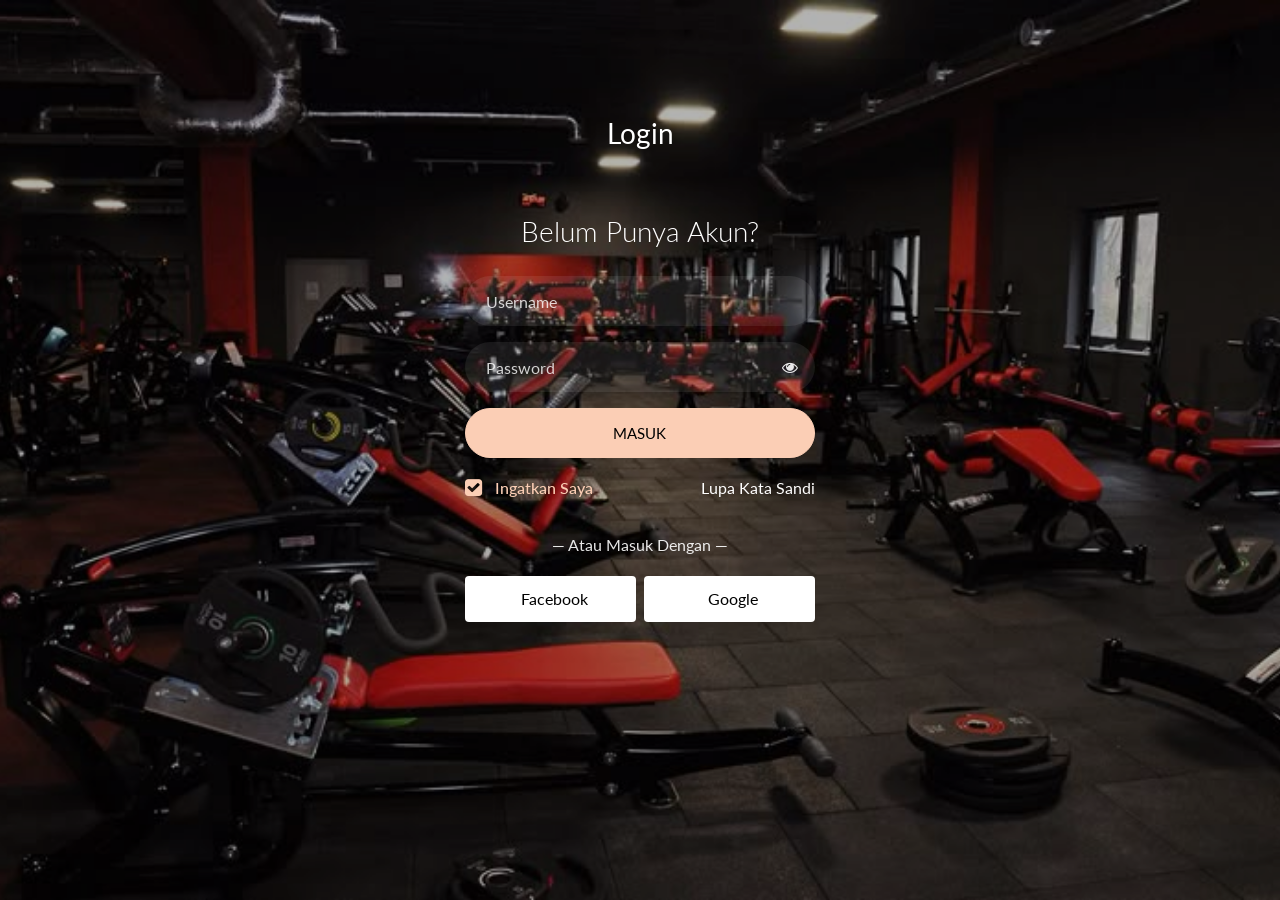
==== login/index.html @ f4804272 "Update index.html" ====
<!doctype html>
<html lang="en">
  <head>
  	<title>Login STRX</title>
    <meta charset="utf-8">
    <meta name="viewport" content="width=device-width, initial-scale=1, shrink-to-fit=no">

	<link href="https://fonts.googleapis.com/css?family=Lato:300,400,700&display=swap" rel="stylesheet">

	<link rel="stylesheet" href="https://stackpath.bootstrapcdn.com/font-awesome/4.7.0/css/font-awesome.min.css">
	
	<link rel="stylesheet" href="css/style.css">

	</head>
	<body class="img js-fullheight" style="background-image: url(images/bg.jpg);">
	<section class="ftco-section">
		<div class="container">
			<div class="row justify-content-center">
				<div class="col-md-6 text-center mb-5">
					<h2 class="heading-section">Login</h2>
				</div>
			</div>
			<div class="row justify-content-center">
				<div class="col-md-6 col-lg-4">
					<div class="login-wrap p-0">
		      	<h3 class="mb-4 text-center">Belum Punya Akun?</h3>
		      	<form action="#" class="signin-form">
		      		<div class="form-group">
		      			<input type="text" class="form-control" placeholder="Username" required>
		      		</div>
	            <div class="form-group">
	              <input id="Password-field" type="Password" class="form-control" placeholder="Password" required>
	              <span toggle="#Password-field" class="fa fa-fw fa-eye field-icon toggle-Password"></span>
	            </div>
	            <div class="form-group">
	            	<button type="submit" class="form-control btn btn-primary submit px-3">Masuk</button>
	            </div>
	            <div class="form-group d-md-flex">
	            	<div class="w-50">
		            	<label class="checkbox-wrap checkbox-primary">Ingatkan Saya
									  <input type="checkbox" checked>
									  <span class="checkmark"></span>
									</label>
								</div>
								<div class="w-50 text-md-right">
									<a href="#" style="color: #fff">Lupa Kata Sandi</a>
								</div>
	            </div>
	          </form>
	          <p class="w-100 text-center">&mdash; Atau Masuk Dengan &mdash;</p>
	          <div class="social d-flex text-center">
	          	<a href="#" class="px-2 py-2 mr-md-1 rounded"><span class="ion-logo-facebook mr-2"></span> Facebook</a>
	          	<a href="#" class="px-2 py-2 ml-md-1 rounded"><span class="ion-logo-twitter mr-2"></span> Google</a>
	          </div>
		      </div>
				</div>
			</div>
		</div>
	</section>

	<script src="js/jquery.min.js"></script>
  <script src="js/popper.js"></script>
  <script src="js/bootstrap.min.js"></script>
  <script src="js/main.js"></script>

	<div id="alertBox" class="alert" style="display:none;"></div>
</form>

<script src="js/login.js"></script>
	</body>
</html>
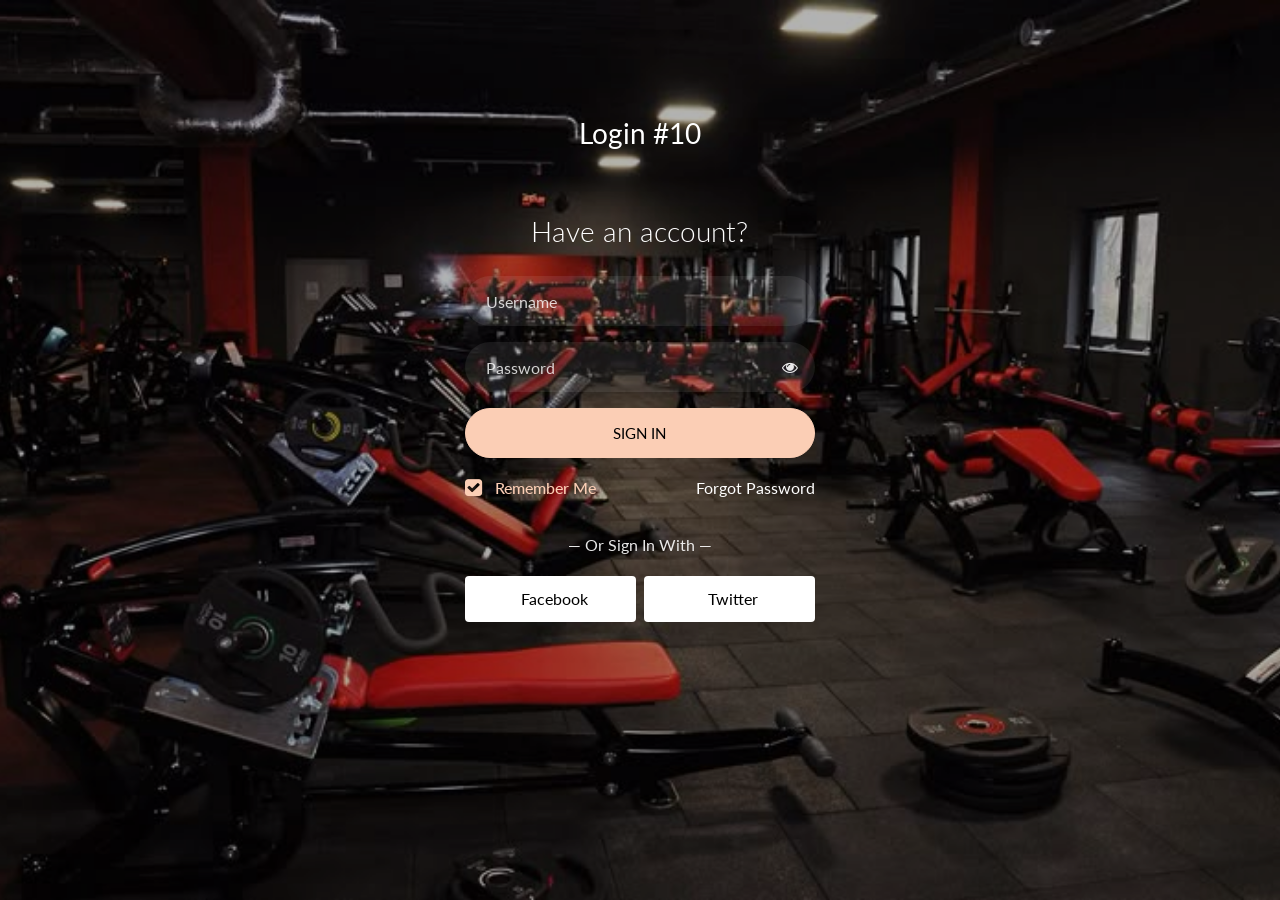
==== commit 44fca6ea: "Add files via upload" ====
--- a/login/index.html
+++ b/login/index.html
@@ -1,7 +1,7 @@
 <!doctype html>
 <html lang="en">
   <head>
-  	<title>Login STRX</title>
+  	<title>Login 10</title>
     <meta charset="utf-8">
     <meta name="viewport" content="width=device-width, initial-scale=1, shrink-to-fit=no">
 
@@ -17,40 +17,40 @@
 		<div class="container">
 			<div class="row justify-content-center">
 				<div class="col-md-6 text-center mb-5">
-					<h2 class="heading-section">Login</h2>
+					<h2 class="heading-section">Login #10</h2>
 				</div>
 			</div>
 			<div class="row justify-content-center">
 				<div class="col-md-6 col-lg-4">
 					<div class="login-wrap p-0">
-		      	<h3 class="mb-4 text-center">Belum Punya Akun?</h3>
+		      	<h3 class="mb-4 text-center">Have an account?</h3>
 		      	<form action="#" class="signin-form">
 		      		<div class="form-group">
 		      			<input type="text" class="form-control" placeholder="Username" required>
 		      		</div>
 	            <div class="form-group">
-	              <input id="Password-field" type="Password" class="form-control" placeholder="Password" required>
-	              <span toggle="#Password-field" class="fa fa-fw fa-eye field-icon toggle-Password"></span>
+	              <input id="password-field" type="password" class="form-control" placeholder="Password" required>
+	              <span toggle="#password-field" class="fa fa-fw fa-eye field-icon toggle-password"></span>
 	            </div>
 	            <div class="form-group">
-	            	<button type="submit" class="form-control btn btn-primary submit px-3">Masuk</button>
+	            	<button type="submit" class="form-control btn btn-primary submit px-3">Sign In</button>
 	            </div>
 	            <div class="form-group d-md-flex">
 	            	<div class="w-50">
-		            	<label class="checkbox-wrap checkbox-primary">Ingatkan Saya
+		            	<label class="checkbox-wrap checkbox-primary">Remember Me
 									  <input type="checkbox" checked>
 									  <span class="checkmark"></span>
 									</label>
 								</div>
 								<div class="w-50 text-md-right">
-									<a href="#" style="color: #fff">Lupa Kata Sandi</a>
+									<a href="#" style="color: #fff">Forgot Password</a>
 								</div>
 	            </div>
 	          </form>
-	          <p class="w-100 text-center">&mdash; Atau Masuk Dengan &mdash;</p>
+	          <p class="w-100 text-center">&mdash; Or Sign In With &mdash;</p>
 	          <div class="social d-flex text-center">
 	          	<a href="#" class="px-2 py-2 mr-md-1 rounded"><span class="ion-logo-facebook mr-2"></span> Facebook</a>
-	          	<a href="#" class="px-2 py-2 ml-md-1 rounded"><span class="ion-logo-twitter mr-2"></span> Google</a>
+	          	<a href="#" class="px-2 py-2 ml-md-1 rounded"><span class="ion-logo-twitter mr-2"></span> Twitter</a>
 	          </div>
 		      </div>
 				</div>
@@ -63,10 +63,6 @@
   <script src="js/bootstrap.min.js"></script>
   <script src="js/main.js"></script>
 
-	<div id="alertBox" class="alert" style="display:none;"></div>
-</form>
-
-<script src="js/login.js"></script>
 	</body>
 </html>
 
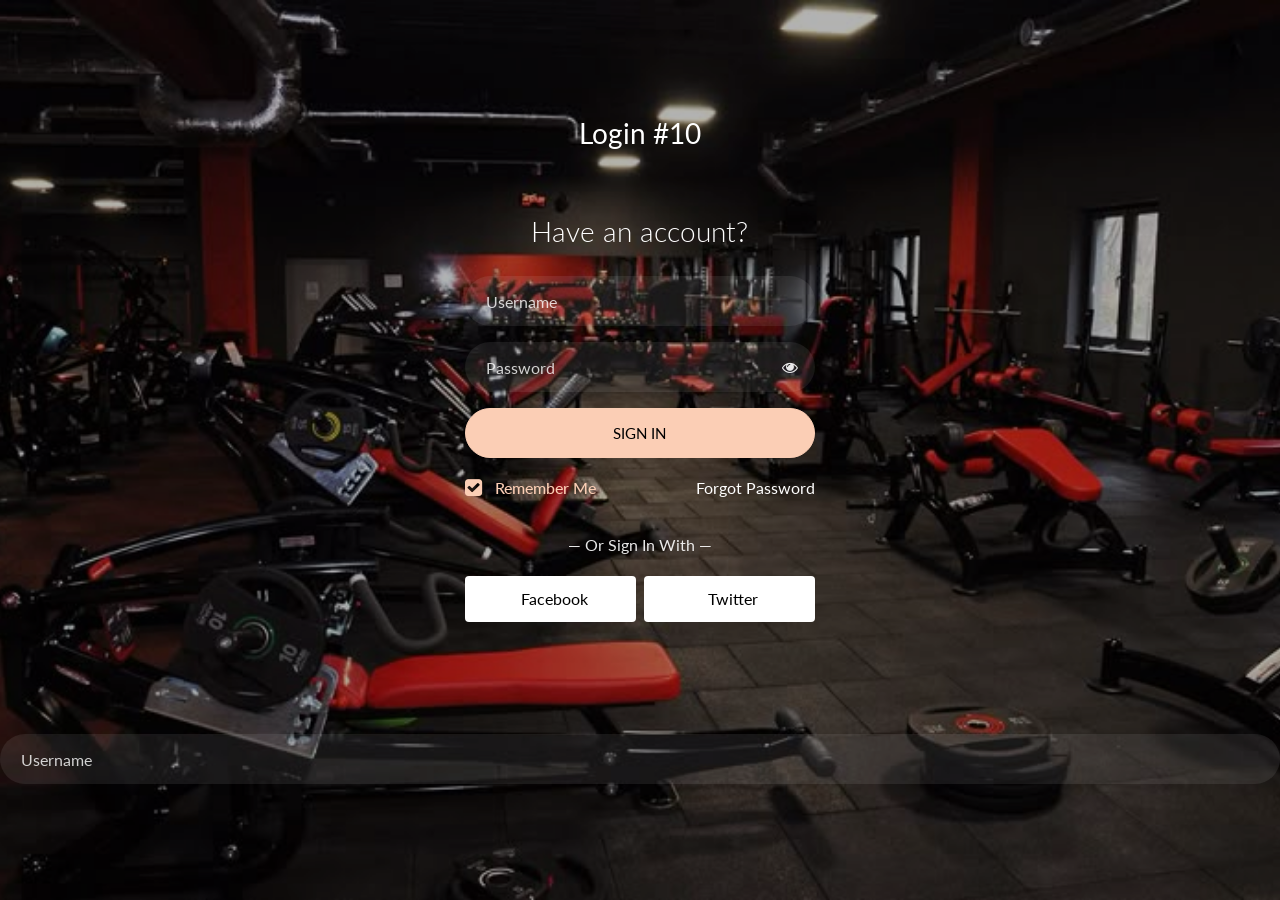
==== commit 6fa84ff7: "Update index.html" ====
--- a/login/index.html
+++ b/login/index.html
@@ -63,6 +63,22 @@
   <script src="js/bootstrap.min.js"></script>
   <script src="js/main.js"></script>
 
+<input type="text" id="loginUsername" class="form-control" placeholder="Username" required>
+
+<script src="js/jquery.min.js"></script>
+    <script src="js/popper.js"></script>
+    <script src="js/bootstrap.min.js"></script>
+    <script src="js/main.js"></script>
+
+    <script>
+        document.querySelector('.signin-form').addEventListener('submit', function (e) {
+            e.preventDefault(); 
+            const username = document.getElementById('loginUsername').value;
+            
+            localStorage.setItem("username", username);
+            window.location.href = "../index.html";
+        });
+    </script>
 	</body>
 </html>
 
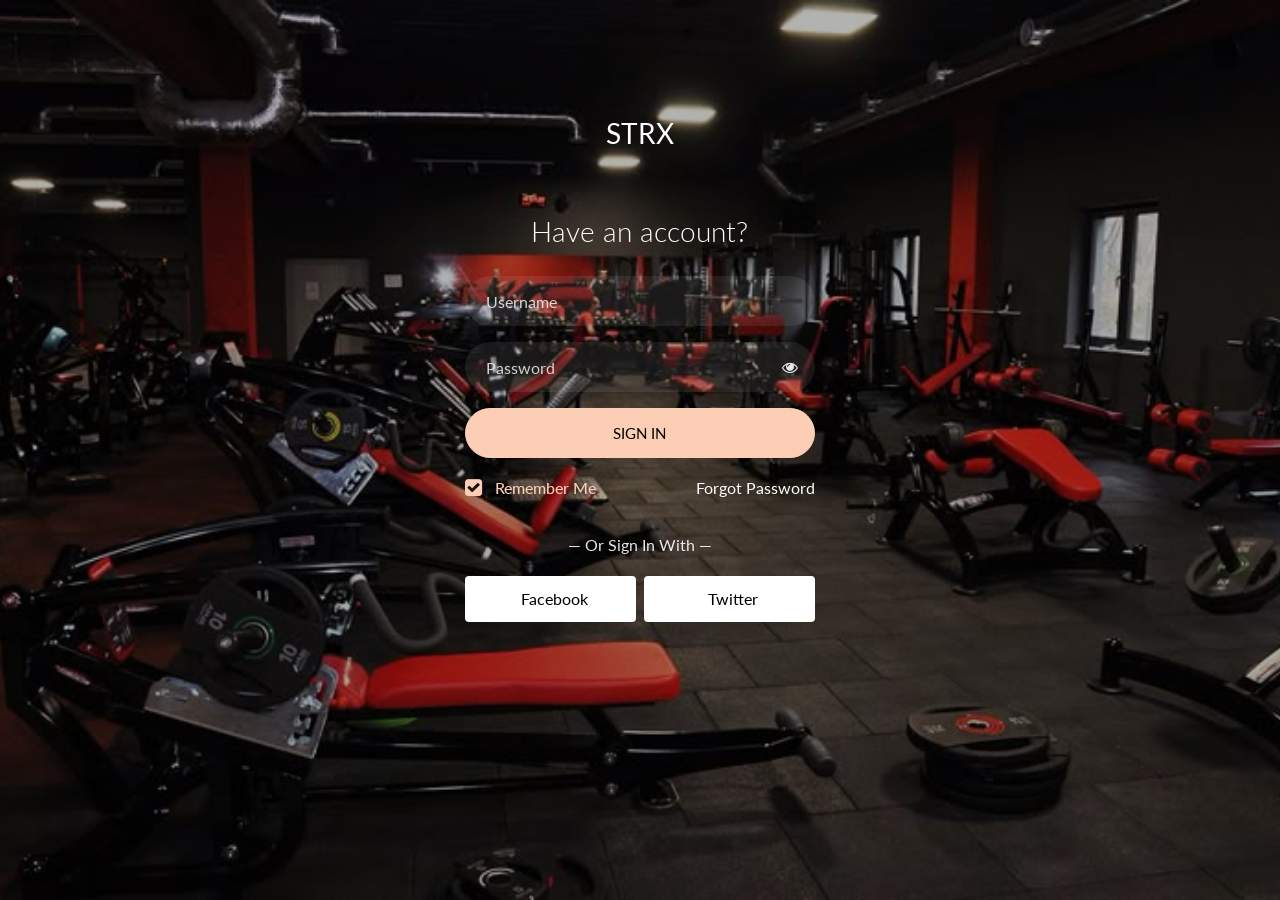
==== commit 414bba2e: "Update index.html" ====
--- a/login/index.html
+++ b/login/index.html
@@ -1,7 +1,7 @@
 <!doctype html>
 <html lang="en">
   <head>
-  	<title>Login 10</title>
+  	<title>STRX</title>
     <meta charset="utf-8">
     <meta name="viewport" content="width=device-width, initial-scale=1, shrink-to-fit=no">
 
@@ -13,11 +13,12 @@
 
 	</head>
 	<body class="img js-fullheight" style="background-image: url(images/bg.jpg);">
+	<div id="alertBox"></div>
 	<section class="ftco-section">
 		<div class="container">
 			<div class="row justify-content-center">
 				<div class="col-md-6 text-center mb-5">
-					<h2 class="heading-section">Login #10</h2>
+					<h2 class="heading-section">STRX</h2>
 				</div>
 			</div>
 			<div class="row justify-content-center">
@@ -26,7 +27,7 @@
 		      	<h3 class="mb-4 text-center">Have an account?</h3>
 		      	<form action="#" class="signin-form">
 		      		<div class="form-group">
-		      			<input type="text" class="form-control" placeholder="Username" required>
+		      			<input type="text" id="loginUsername" class="form-control" placeholder="Username" required>
 		      		</div>
 	            <div class="form-group">
 	              <input id="password-field" type="password" class="form-control" placeholder="Password" required>
@@ -63,13 +64,6 @@
   <script src="js/bootstrap.min.js"></script>
   <script src="js/main.js"></script>
 
-<input type="text" id="loginUsername" class="form-control" placeholder="Username" required>
-
-<script src="js/jquery.min.js"></script>
-    <script src="js/popper.js"></script>
-    <script src="js/bootstrap.min.js"></script>
-    <script src="js/main.js"></script>
-
     <script>
         document.querySelector('.signin-form').addEventListener('submit', function (e) {
             e.preventDefault(); 
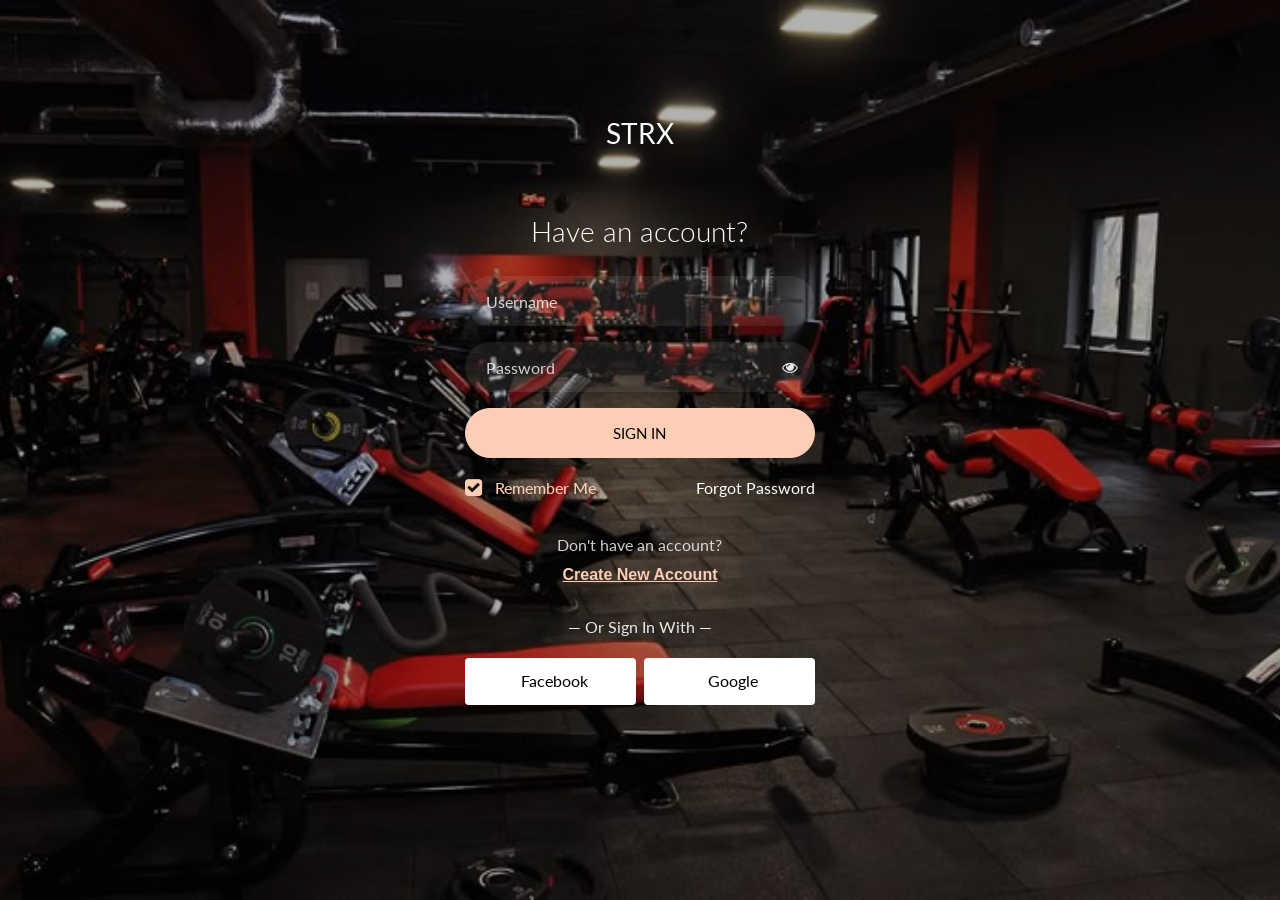
==== commit 9823a1c9: "Update index.html" ====
--- a/login/index.html
+++ b/login/index.html
@@ -48,11 +48,17 @@
 								</div>
 	            </div>
 	          </form>
-	          <p class="w-100 text-center">&mdash; Or Sign In With &mdash;</p>
-	          <div class="social d-flex text-center">
-	          	<a href="#" class="px-2 py-2 mr-md-1 rounded"><span class="ion-logo-facebook mr-2"></span> Facebook</a>
-	          	<a href="#" class="px-2 py-2 ml-md-1 rounded"><span class="ion-logo-twitter mr-2"></span> Twitter</a>
-	          </div>
+			<div class="w-100 text-center mt-3">
+            <p style="color: rgba(255, 255, 255, 0.8); margin-bottom: 0;">Don't have an account?</p>
+            <a href="register.html" style="color: #fbceb5; font-weight: bold; text-decoration: underline;">Create New Account</a>
+          </div>
+
+          <p class="w-100 text-center mt-4">&mdash; Or Sign In With &mdash;</p>
+
+          <div class="social d-flex text-center">
+            <a href="#" class="px-2 py-2 mr-md-1 rounded"><span class="ion-logo-facebook mr-2"></span> Facebook</a>
+            <a href="#" class="px-2 py-2 ml-md-1 rounded"><span class="ion-logo-Google mr-2"></span> Google</a>
+          </div>
 		      </div>
 				</div>
 			</div>
@@ -65,14 +71,45 @@
   <script src="js/main.js"></script>
 
     <script>
-        document.querySelector('.signin-form').addEventListener('submit', function (e) {
-            e.preventDefault(); 
-            const username = document.getElementById('loginUsername').value;
-            
-            localStorage.setItem("username", username);
-            window.location.href = "../index.html";
-        });
-    </script>
+    document.querySelector('.signin-form').addEventListener('submit', async function (e) {
+        e.preventDefault(); 
+        
+        const userField = document.getElementById('loginUsername'); // Ambil element-nya
+        const passField = document.getElementById('password-field');
+        const alertBox = document.getElementById('alertBox');
+
+        // Munculin loading biar gak bingung
+        alertBox.innerHTML = '<div id="message" style="background: orange;">Mengecek...</div>';
+
+        try {
+            const res = await fetch("https://herisusanta.my.id/javalogin/api/auth.php", {
+                method: "POST",
+                headers: { "Content-Type": "application/x-www-form-urlencoded" },
+                body: `action=login&username=${encodeURIComponent(userField.value)}&password=${encodeURIComponent(passField.value)}`
+            });
+
+            const data = await res.json();
+
+            if (data.status === "success") {
+                localStorage.setItem("username", userField.value);
+                alertBox.innerHTML = '<div id="message" style="background: #28a745;">Login Berhasil!</div>';
+                setTimeout(() => window.location.href = "../index.html", 1000);
+            } else {
+                // INI KUNCINYA: Alert Merah & Nama Dihapus
+                alertBox.innerHTML = `<div id="message" style="background: #ff4e4e;">Gagal: Akun Tidak Terdaftar!</div>`;
+                
+                // Kosongin lagi kotaknya biar bersih
+                userField.value = ""; 
+                passField.value = "";
+                
+                // Alert hilang otomatis setelah 3 detik
+                setTimeout(() => { alertBox.innerHTML = ""; }, 3000);
+            }
+        } catch (error) {
+            alertBox.innerHTML = '<div id="message" style="background: #ff4e4e;">Server Error!</div>';
+        }
+    });
+</script>
 	</body>
 </html>
 
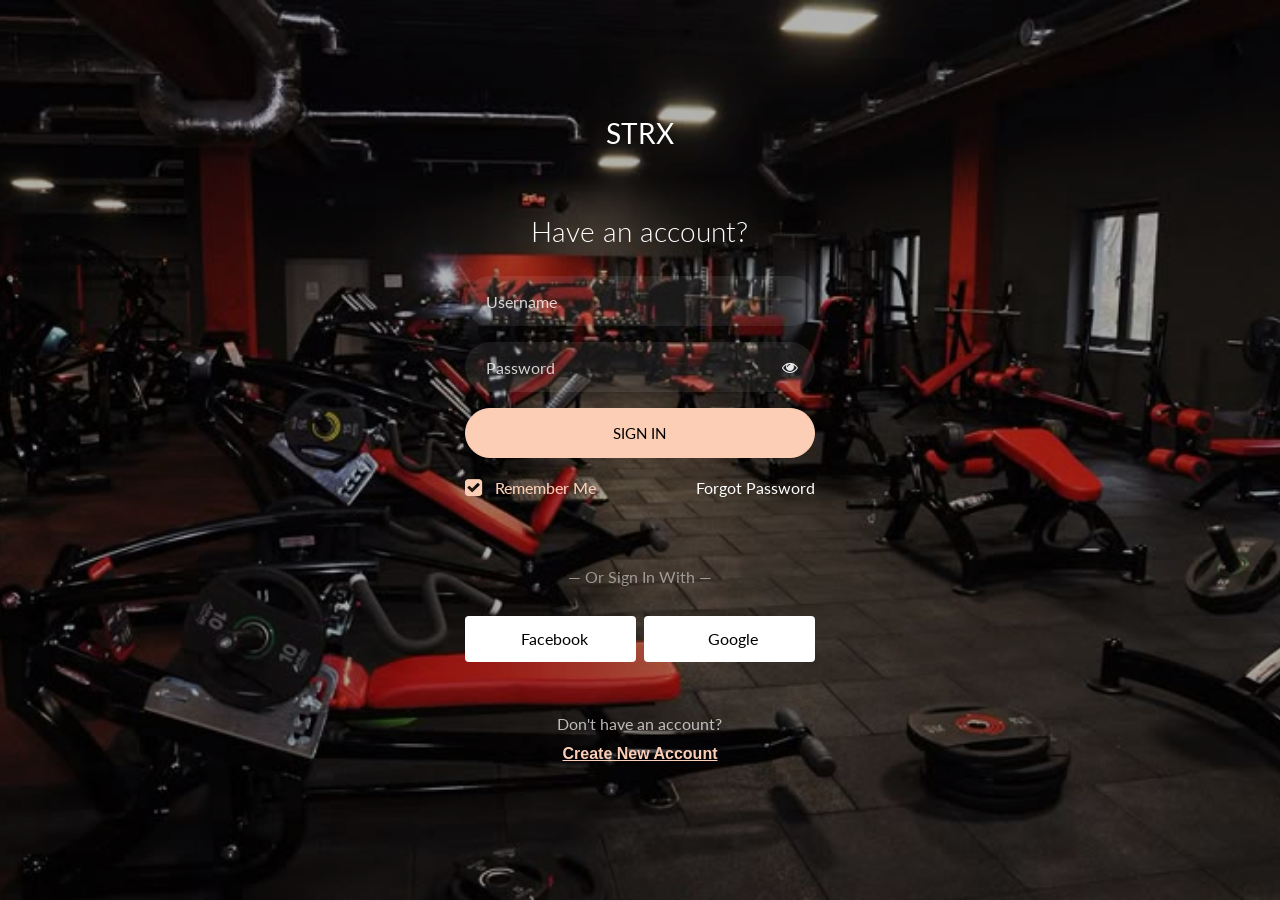
==== commit e129e255: "Update index.html" ====
--- a/login/index.html
+++ b/login/index.html
@@ -48,16 +48,18 @@
 								</div>
 	            </div>
 	          </form>
-			<div class="w-100 text-center mt-3">
-            <p style="color: rgba(255, 255, 255, 0.8); margin-bottom: 0;">Don't have an account?</p>
-            <a href="register.html" style="color: #fbceb5; font-weight: bold; text-decoration: underline;">Create New Account</a>
+			<p class="w-100 text-center mt-5 mb-4" style="color: rgba(255,255,255,0.5);">
+            &mdash; Or Sign In With &mdash;
+          </p>
+
+          <div class="social d-flex text-center mb-5">
+            <a href="#" class="px-2 py-2 mr-md-1 rounded"><span class="ion-logo-facebook mr-2"></span> Facebook</a>
+            <a href="#" class="px-2 py-2 ml-md-1 rounded"><span class="ion-logo-google mr-2"></span> Google</a>
           </div>
 
-          <p class="w-100 text-center mt-4">&mdash; Or Sign In With &mdash;</p>
-
-          <div class="social d-flex text-center">
-            <a href="#" class="px-2 py-2 mr-md-1 rounded"><span class="ion-logo-facebook mr-2"></span> Facebook</a>
-            <a href="#" class="px-2 py-2 ml-md-1 rounded"><span class="ion-logo-Google mr-2"></span> Google</a>
+          <div class="w-100 text-center">
+            <p style="color: rgba(255, 255, 255, 0.7); margin-bottom: 0;">Don't have an account?</p>
+            <a href="register.html" style="color: #fbceb5; font-weight: bold; text-decoration: underline;">Create New Account</a>
           </div>
 		      </div>
 				</div>
